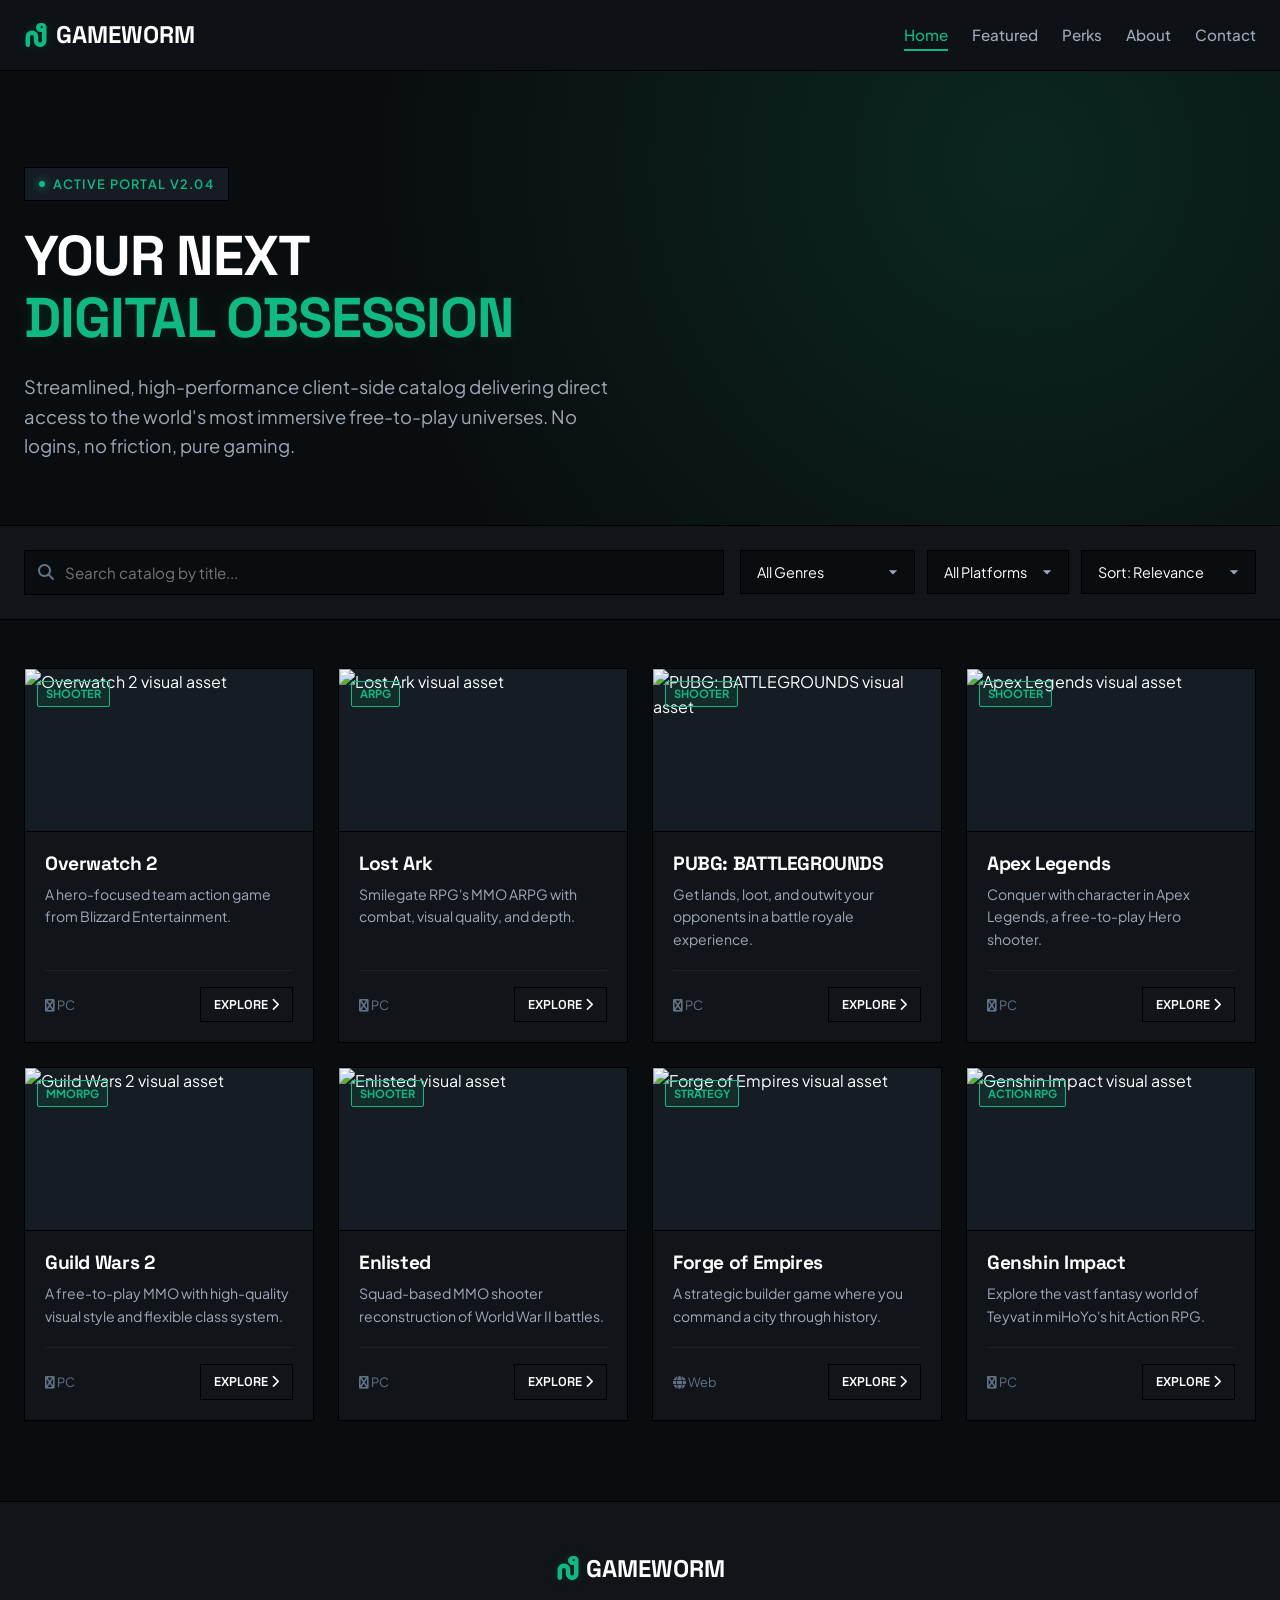
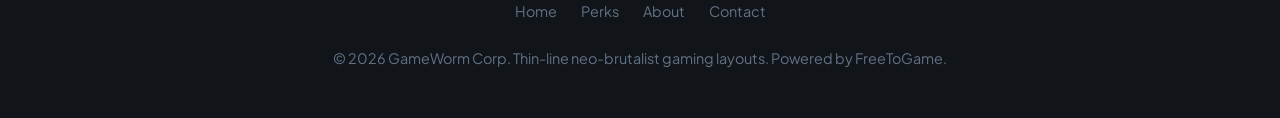
==== index.html @ c1f154ab "first commit" ====
<!DOCTYPE html>
<html lang="en">
<head>
    <meta charset="UTF-8">
    <meta name="viewport" content="width=device-width, initial-scale=1.0">
    <meta name="description" content="Discover GameWorm - The ultimate client-side digital video game storefront. Browse F2P titles, search categories, and find your next digital obsession.">
    <title>GameWorm | Your Next Digital Obsession</title>
    <!-- Stylesheet -->
    <link rel="stylesheet" href="css/style.css">
    <!-- FontAwesome for Icons -->
    <link rel="stylesheet" href="https://cdnjs.cloudflare.com/ajax/libs/font-awesome/6.4.0/css/all.min.css">
</head>
<body>

    <!-- Global Navigation Header -->
    <header class="site-header">
        <div class="container">
            <a href="index.html" class="logo-link" id="nav-logo">
                <i class="fa-solid fa-worm logo-worm"></i> GAMEWORM
            </a>
            <nav class="site-nav" id="main-nav">
                <a href="index.html" class="nav-link active" id="link-home">Home</a>
                <a href="game-details.html?id=540" class="nav-link" id="link-details">Featured</a>
                <a href="perks.html" class="nav-link" id="link-perks">Perks</a>
                <a href="about.html" class="nav-link" id="link-about">About</a>
                <a href="contact.html" class="nav-link" id="link-contact">Contact</a>
            </nav>
        </div>
    </header>

    <!-- Hero Section -->
    <section class="hero-banner" id="home-hero">
        <div class="container">
            <div class="hero-layout">
                <div class="hero-tag">Active Portal v2.04</div>
                <h1 class="hero-title">Your Next <br><span>Digital Obsession</span></h1>
                <p class="hero-desc">
                    Streamlined, high-performance client-side catalog delivering direct access to the world's most immersive free-to-play universes. No logins, no friction, pure gaming.
                </p>
            </div>
        </div>
    </section>

    <!-- Toolbar Filters -->
    <div class="toolbar" id="catalog-toolbar">
        <div class="container">
            <div class="toolbar-layout">
                <div class="search-box">
                    <i class="fa-solid fa-magnifying-glass search-icon"></i>
                    <input type="text" id="search-bar" class="search-input" placeholder="Search catalog by title..." aria-label="Search games">
                </div>
                <div class="filter-group">
                    <select id="genre-filter" class="filter-select" aria-label="Filter by genre">
                        <option value="all">All Genres</option>
                        <option value="Shooter">Shooter</option>
                        <option value="MMORPG">MMORPG</option>
                        <option value="ARPG">ARPG / Action RPG</option>
                        <option value="Strategy">Strategy</option>
                        <option value="Fighting">Fighting</option>
                        <option value="Sports">Sports</option>
                    </select>
                    <select id="platform-filter" class="filter-select" aria-label="Filter by platform">
                        <option value="all">All Platforms</option>
                        <option value="pc">PC (Windows)</option>
                        <option value="browser">Web Browser</option>
                    </select>
                    <select id="sort-filter" class="filter-select" aria-label="Sort games">
                        <option value="relevance">Sort: Relevance</option>
                        <option value="alphabetical">Sort: Alphabetical</option>
                        <option value="release-date">Sort: Release Date</option>
                    </select>
                </div>
            </div>
        </div>
    </div>

    <!-- Catalog Section -->
    <section class="catalog-section">
        <div class="container">
            <!-- Dynamic Catalog Grid Target -->
            <main id="game-catalog-container" class="grid-container">
                <!-- Loader while executing API pipeline -->
                <div class="loader-container" id="catalog-loader">
                    <div class="loader"></div>
                    <p class="text-muted">Interacting with F2P Database...</p>
                </div>
            </main>
        </div>
    </section>

    <!-- Global Footer -->
    <footer class="site-footer">
        <div class="container">
            <div class="site-footer-logo">
                <i class="fa-solid fa-worm logo-worm"></i> GAMEWORM
            </div>
            <div class="site-footer-links">
                <a href="index.html" class="footer-link">Home</a>
                <a href="perks.html" class="footer-link">Perks</a>
                <a href="about.html" class="footer-link">About</a>
                <a href="contact.html" class="footer-link">Contact</a>
            </div>
            <p>&copy; 2026 GameWorm Corp. Thin-line neo-brutalist gaming layouts. Powered by FreeToGame.</p>
        </div>
    </footer>

    <!-- App Logic Module -->
    <script type="module" src="js/catalog.js"></script>
</body>
</html>
---- css/style.css ----
@import url('https://fonts.googleapis.com/css2?family=Plus+Jakarta+Sans:wght@300;400;500;600;700&family=Space+Grotesk:wght@500;600;700&display=swap');

/* --- Theme Variables & Tokens --- */
:root {
    /* Foundations - Dark Grays */
    --bg-base: #0a0d10;
    --bg-surface: #11151a;
    --bg-surface-elevated: #161c23;
    --bg-panel: rgba(17, 21, 26, 0.75);
    
    /* Brand Accents - Emerald Green */
    --emerald-primary: #10b981;
    --emerald-glow: rgba(16, 185, 129, 0.15);
    --emerald-hover: #34d399;
    --emerald-dim: #064e3b;
    
    /* Typography */
    --text-primary: #ffffff;
    --text-secondary: #9ea9b7;
    --text-muted: #627285;
    
    /* Borders & Outlines */
    --border-color: #000000;
    --border-width: 1px;
    --border-style: solid;
    --border-sharp: var(--border-width) var(--border-style) var(--border-color);
    --border-accent: var(--border-width) var(--border-style) var(--emerald-primary);
    
    /* Layout Constants */
    --max-width: 1280px;
    --transition-fast: 0.2s cubic-bezier(0.16, 1, 0.3, 1);
    --transition-medium: 0.3s cubic-bezier(0.16, 1, 0.3, 1);
}

/* --- Reset & Base Styles --- */
*, *::before, *::after {
    box-sizing: border-box;
    margin: 0;
    padding: 0;
}

body {
    font-family: 'Plus Jakarta Sans', -apple-system, BlinkMacSystemFont, "Segoe UI", Roboto, sans-serif;
    background-color: var(--bg-base);
    color: var(--text-primary);
    line-height: 1.6;
    overflow-x: hidden;
    -webkit-font-smoothing: antialiased;
}

h1, h2, h3, h4, h5, h6 {
    font-family: 'Space Grotesk', -apple-system, BlinkMacSystemFont, sans-serif;
    font-weight: 700;
    letter-spacing: -0.02em;
    line-height: 1.2;
}

a {
    color: inherit;
    text-decoration: none;
    transition: var(--transition-fast);
}

/* --- Layout Wrappers --- */
.container {
    width: 100%;
    max-width: var(--max-width);
    margin: 0 auto;
    padding: 0 1.5rem;
}

/* --- Navigation Header --- */
.site-header {
    position: sticky;
    top: 0;
    z-index: 100;
    background: var(--bg-panel);
    backdrop-filter: blur(12px);
    -webkit-backdrop-filter: blur(12px);
    border-bottom: var(--border-sharp);
    padding: 1rem 0;
}

.site-header .container {
    display: flex;
    justify-content: space-between;
    align-items: center;
}

.logo-link {
    display: flex;
    align-items: center;
    gap: 0.5rem;
    font-family: 'Space Grotesk', sans-serif;
    font-size: 1.5rem;
    font-weight: 700;
    color: var(--text-primary);
}

.logo-worm {
    color: var(--emerald-primary);
    text-shadow: 0 0 10px var(--emerald-glow);
}

.site-nav {
    display: flex;
    gap: 1.5rem;
}

.nav-link {
    font-size: 0.95rem;
    font-weight: 500;
    color: var(--text-secondary);
    position: relative;
    padding: 0.25rem 0;
}

.nav-link::after {
    content: '';
    position: absolute;
    bottom: 0;
    left: 0;
    width: 100%;
    height: 2px;
    background-color: var(--emerald-primary);
    transform: scaleX(0);
    transform-origin: right;
    transition: transform 0.25s ease;
}

.nav-link:hover {
    color: var(--text-primary);
}

.nav-link:hover::after,
.nav-link.active::after {
    transform: scaleX(1);
    transform-origin: left;
}

.nav-link.active {
    color: var(--emerald-primary);
}

/* --- Hero Section --- */
.hero-banner {
    position: relative;
    padding: 6rem 0 4rem;
    background: radial-gradient(circle at 80% 20%, var(--emerald-glow) 0%, transparent 60%);
    border-bottom: var(--border-sharp);
    overflow: hidden;
}

.hero-layout {
    display: flex;
    flex-direction: column;
    gap: 1.5rem;
    max-width: 800px;
}

.hero-tag {
    display: inline-flex;
    align-self: flex-start;
    align-items: center;
    gap: 0.5rem;
    font-size: 0.8rem;
    font-weight: 600;
    text-transform: uppercase;
    letter-spacing: 0.1em;
    color: var(--emerald-primary);
    background: var(--bg-surface-elevated);
    padding: 0.35rem 0.85rem;
    border: var(--border-sharp);
}

.hero-tag::before {
    content: '';
    width: 6px;
    height: 6px;
    background-color: var(--emerald-primary);
    border-radius: 50%;
    box-shadow: 0 0 8px var(--emerald-primary);
}

.hero-title {
    font-size: 3.5rem;
    font-weight: 700;
    line-height: 1.1;
    text-transform: uppercase;
}

.hero-title span {
    color: var(--emerald-primary);
    text-shadow: 0 0 15px var(--emerald-glow);
}

.hero-desc {
    font-size: 1.15rem;
    color: var(--text-secondary);
    max-width: 600px;
}

/* --- Filter Toolbar --- */
.toolbar {
    background: var(--bg-surface);
    border-bottom: var(--border-sharp);
    padding: 1.5rem 0;
}

.toolbar-layout {
    display: flex;
    flex-wrap: wrap;
    justify-content: space-between;
    align-items: center;
    gap: 1rem;
}

.search-box {
    position: relative;
    flex: 1 1 300px;
}

.search-input {
    width: 100%;
    background: var(--bg-base);
    border: var(--border-sharp);
    color: var(--text-primary);
    padding: 0.75rem 1rem 0.75rem 2.5rem;
    font-family: inherit;
    font-size: 0.95rem;
    transition: var(--transition-fast);
}

.search-input:focus {
    outline: none;
    border-color: var(--emerald-primary);
    box-shadow: 0 0 8px var(--emerald-glow);
}

.search-icon {
    position: absolute;
    left: 0.9rem;
    top: 50%;
    transform: translateY(-50%);
    color: var(--text-muted);
    pointer-events: none;
}

.filter-group {
    display: flex;
    gap: 0.75rem;
    flex-wrap: wrap;
}

.filter-select {
    background: var(--bg-base);
    border: var(--border-sharp);
    color: var(--text-primary);
    padding: 0.75rem 2rem 0.75rem 1rem;
    font-family: inherit;
    font-size: 0.9rem;
    cursor: pointer;
    appearance: none;
    -webkit-appearance: none;
    background-image: url("data:image/svg+xml;utf8,<svg fill='%239ea9b7' height='24' viewBox='0 0 24 24' width='24' xmlns='http://www.w3.org/2000/svg'><path d='M7 10l5 5 5-5z'/><path d='M0 0h24v24H0z' fill='none'/></svg>");
    background-repeat: no-repeat;
    background-position: right 0.7rem center;
    background-size: 1.25rem;
    transition: var(--transition-fast);
}

.filter-select:focus {
    outline: none;
    border-color: var(--emerald-primary);
}

/* --- Catalog Grid --- */
.catalog-section {
    padding: 3rem 0 5rem;
}

.grid-container {
    display: grid;
    grid-template-columns: repeat(auto-fill, minmax(280px, 1fr));
    gap: 1.5rem;
}

/* --- Product Card --- */
.game-card {
    background: var(--bg-surface);
    border: var(--border-sharp);
    display: flex;
    flex-direction: column;
    height: 100%;
    transition: transform var(--transition-medium), border-color var(--transition-medium), box-shadow var(--transition-medium);
}

.game-card:hover {
    transform: translateY(-4px);
    border-color: var(--emerald-primary);
    box-shadow: 0 8px 20px rgba(0, 0, 0, 0.4), 0 0 8px var(--emerald-glow);
}

.game-card-img-wrap {
    position: relative;
    width: 100%;
    padding-top: 56.25%; /* 16:9 Aspect Ratio */
    background-color: var(--bg-surface-elevated);
    overflow: hidden;
    border-bottom: var(--border-sharp);
}

.game-card-img {
    position: absolute;
    top: 0;
    left: 0;
    width: 100%;
    height: 100%;
    object-fit: cover;
    transition: transform var(--transition-medium);
}

.game-card:hover .game-card-img {
    transform: scale(1.05);
}

.game-card-badges {
    position: absolute;
    top: 0.75rem;
    left: 0.75rem;
    display: flex;
    flex-direction: column;
    gap: 0.35rem;
}

.badge {
    display: inline-block;
    font-size: 0.7rem;
    font-weight: 700;
    text-transform: uppercase;
    padding: 0.2rem 0.5rem;
    border: var(--border-sharp);
    background: var(--bg-base);
    color: var(--text-primary);
    border-radius: 2px;
}

.badge-emerald {
    border-color: var(--emerald-primary);
    color: var(--emerald-primary);
    background: rgba(16, 185, 129, 0.1);
}

.game-card-content {
    padding: 1.25rem;
    display: flex;
    flex-direction: column;
    flex-grow: 1;
}

.game-card-title {
    font-size: 1.2rem;
    margin-bottom: 0.5rem;
    color: var(--text-primary);
    white-space: nowrap;
    overflow: hidden;
    text-overflow: ellipsis;
}

.game-card-desc {
    font-size: 0.88rem;
    color: var(--text-secondary);
    margin-bottom: 1.25rem;
    display: -webkit-box;
    -webkit-line-clamp: 3;
    -webkit-box-orient: vertical;
    overflow: hidden;
    flex-grow: 1;
}

.game-card-footer {
    display: flex;
    justify-content: space-between;
    align-items: center;
    padding-top: 1rem;
    border-top: 1px solid rgba(255, 255, 255, 0.05);
}

.game-card-meta {
    font-size: 0.8rem;
    color: var(--text-muted);
}

.btn-card-action {
    font-family: 'Space Grotesk', sans-serif;
    font-size: 0.8rem;
    font-weight: 600;
    color: var(--text-primary);
    border: var(--border-sharp);
    background: transparent;
    padding: 0.4rem 0.8rem;
    cursor: pointer;
    transition: var(--transition-fast);
}

.game-card:hover .btn-card-action {
    border-color: var(--emerald-primary);
    background: var(--emerald-primary);
    color: var(--bg-base);
    box-shadow: 0 0 10px var(--emerald-glow);
}

/* --- Steam-Style Details View (game-details.html) --- */
.details-wrapper {
    padding: 4rem 0;
}

.details-grid {
    display: grid;
    grid-template-columns: 2fr 1fr;
    gap: 2rem;
    align-items: start;
}

.details-main {
    display: flex;
    flex-direction: column;
    gap: 2rem;
}

.details-hero {
    position: relative;
    border: var(--border-sharp);
    overflow: hidden;
    background-color: var(--bg-surface);
}

.details-hero-img {
    width: 100%;
    display: block;
    object-fit: cover;
    max-height: 480px;
}

.details-carousel {
    display: grid;
    grid-template-columns: repeat(4, 1fr);
    gap: 0.75rem;
}

.carousel-thumb {
    border: var(--border-sharp);
    cursor: pointer;
    transition: var(--transition-fast);
    aspect-ratio: 16/9;
    overflow: hidden;
}

.carousel-thumb img {
    width: 100%;
    height: 100%;
    object-fit: cover;
    display: block;
}

.carousel-thumb:hover, .carousel-thumb.active {
    border-color: var(--emerald-primary);
}

.details-desc-box {
    background: var(--bg-surface);
    border: var(--border-sharp);
    padding: 1.5rem;
}

.section-title {
    font-size: 1.5rem;
    text-transform: uppercase;
    border-left: 3px solid var(--emerald-primary);
    padding-left: 0.75rem;
    margin-bottom: 1.25rem;
}

.details-desc-text {
    color: var(--text-secondary);
    font-size: 0.95rem;
    line-height: 1.7;
    white-space: pre-line;
}

/* --- Requirements Block --- */
.details-requirements {
    background: var(--bg-surface);
    border: var(--border-sharp);
    padding: 1.5rem;
}

.requirements-grid {
    display: grid;
    grid-template-columns: repeat(2, 1fr);
    gap: 1.5rem;
}

.req-item {
    display: flex;
    flex-direction: column;
    gap: 0.25rem;
    border-bottom: 1px solid rgba(255, 255, 255, 0.05);
    padding-bottom: 0.5rem;
}

.req-label {
    font-size: 0.8rem;
    color: var(--text-muted);
    text-transform: uppercase;
    font-weight: 600;
}

.req-val {
    font-size: 0.95rem;
    color: var(--text-primary);
}

/* --- Side Info Panel --- */
.details-sidebar {
    position: sticky;
    top: 5.5rem;
    display: flex;
    flex-direction: column;
    gap: 1.5rem;
}

.sidebar-card {
    background: var(--bg-surface);
    border: var(--border-sharp);
    padding: 1.5rem;
}

.details-title-heading {
    font-size: 2rem;
    text-transform: uppercase;
    margin-bottom: 0.75rem;
    word-wrap: break-word;
}

.sidebar-row {
    display: flex;
    justify-content: space-between;
    padding: 0.75rem 0;
    border-bottom: 1px solid rgba(255, 255, 255, 0.05);
    font-size: 0.9rem;
}

.sidebar-label {
    color: var(--text-secondary);
    font-weight: 500;
}

.sidebar-val {
    color: var(--text-primary);
    font-weight: 600;
    text-align: right;
}

/* --- Transaction Hook (Emerald Buy Now Button) --- */
.buy-button-container {
    margin-top: 1rem;
}

.btn-buy {
    display: flex;
    align-items: center;
    justify-content: center;
    width: 100%;
    padding: 1rem 1.5rem;
    background: transparent;
    color: var(--text-primary);
    font-family: 'Space Grotesk', sans-serif;
    font-size: 1.15rem;
    font-weight: 700;
    text-transform: uppercase;
    border: 2px solid var(--emerald-primary);
    cursor: pointer;
    box-shadow: 0 0 15px var(--emerald-glow);
    transition: var(--transition-medium);
    position: relative;
    overflow: hidden;
}

.btn-buy::before {
    content: '';
    position: absolute;
    top: 0;
    left: -100%;
    width: 100%;
    height: 100%;
    background: linear-gradient(90deg, transparent, rgba(255, 255, 255, 0.1), transparent);
    transition: 0.5s;
}

.btn-buy:hover::before {
    left: 100%;
}

.btn-buy:hover {
    background: var(--emerald-primary);
    color: var(--bg-base);
    box-shadow: 0 0 25px var(--emerald-primary);
    transform: translateY(-2px);
}

.btn-buy:active {
    transform: translateY(0);
}

/* --- Brand Identity (about.html) --- */
.about-hero {
    background: linear-gradient(180deg, var(--bg-surface-elevated) 0%, var(--bg-base) 100%);
    border-bottom: var(--border-sharp);
    padding: 5rem 0 3rem;
    text-align: center;
}

.about-title {
    font-size: 3rem;
    text-transform: uppercase;
    margin-bottom: 1rem;
}

.about-title span {
    color: var(--emerald-primary);
}

.about-subtitle {
    color: var(--text-secondary);
    font-size: 1.15rem;
    max-width: 600px;
    margin: 0 auto;
}

.about-content {
    padding: 5rem 0;
}

.about-grid {
    display: grid;
    grid-template-columns: repeat(2, 1fr);
    gap: 3rem;
    align-items: center;
}

.about-text {
    display: flex;
    flex-direction: column;
    gap: 1.5rem;
}

.about-text p {
    color: var(--text-secondary);
    font-size: 1rem;
    line-height: 1.7;
}

.about-stats {
    display: grid;
    grid-template-columns: repeat(2, 1fr);
    gap: 1.5rem;
}

.stat-card {
    background: var(--bg-surface);
    border: var(--border-sharp);
    padding: 2rem;
    text-align: center;
}

.stat-num {
    font-family: 'Space Grotesk', sans-serif;
    font-size: 2.5rem;
    font-weight: 700;
    color: var(--emerald-primary);
    margin-bottom: 0.5rem;
    text-shadow: 0 0 10px var(--emerald-glow);
}

.stat-label {
    font-size: 0.9rem;
    color: var(--text-secondary);
    text-transform: uppercase;
    font-weight: 600;
}

/* --- Perks Grid (perks.html) --- */
.perks-header {
    padding: 5rem 0 3rem;
    text-align: center;
    border-bottom: var(--border-sharp);
    background: radial-gradient(circle at 50% 100%, var(--emerald-glow) 0%, transparent 60%);
}

.perks-grid-container {
    padding: 5rem 0;
}

.perks-grid {
    display: grid;
    grid-template-columns: repeat(3, 1fr);
    gap: 2rem;
}

.perk-card {
    background: var(--bg-surface);
    border: var(--border-sharp);
    padding: 2.5rem 2rem;
    display: flex;
    flex-direction: column;
    gap: 1.5rem;
    transition: transform var(--transition-medium), border-color var(--transition-medium);
}

.perk-card:hover {
    transform: translateY(-5px);
    border-color: var(--emerald-primary);
    box-shadow: 0 8px 25px rgba(0, 0, 0, 0.5), 0 0 8px var(--emerald-glow);
}

.perk-icon-wrap {
    width: 50px;
    height: 50px;
    border: 1px solid var(--emerald-primary);
    color: var(--emerald-primary);
    display: flex;
    align-items: center;
    justify-content: center;
    font-size: 1.5rem;
    background: var(--bg-surface-elevated);
    box-shadow: 0 0 8px var(--emerald-glow);
}

.perk-title {
    font-size: 1.35rem;
    text-transform: uppercase;
}

.perk-desc {
    color: var(--text-secondary);
    font-size: 0.95rem;
    line-height: 1.6;
}

/* --- Contact Form & Node (contact.html) --- */
.contact-section {
    padding: 5rem 0;
}

.contact-grid {
    display: grid;
    grid-template-columns: 1.2fr 1fr;
    gap: 3.5rem;
}

.contact-info {
    display: flex;
    flex-direction: column;
    gap: 2rem;
}

.contact-h2 {
    font-size: 2.5rem;
    text-transform: uppercase;
}

.contact-h2 span {
    color: var(--emerald-primary);
}

.contact-desc {
    color: var(--text-secondary);
    font-size: 1rem;
    line-height: 1.7;
}

/* WhatsApp Bold Double-Border Styling */
.whatsapp-cta {
    align-self: flex-start;
    display: inline-flex;
    align-items: center;
    gap: 0.75rem;
    padding: 0.9rem 1.8rem;
    background: transparent;
    color: #10b981;
    font-family: 'Space Grotesk', sans-serif;
    font-weight: 700;
    text-transform: uppercase;
    font-size: 0.95rem;
    border: 1px solid #10b981;
    outline: 2px solid #10b981;
    outline-offset: 3px;
    transition: all var(--transition-medium);
    margin-top: 1rem;
    cursor: pointer;
}

.whatsapp-cta:hover {
    background: #10b981;
    color: var(--bg-base);
    box-shadow: 0 0 15px rgba(16, 185, 129, 0.4);
    outline-offset: 0px;
}

.contact-form-card {
    background: var(--bg-surface);
    border: var(--border-sharp);
    padding: 2.5rem;
}

.form-group {
    display: flex;
    flex-direction: column;
    gap: 0.5rem;
    margin-bottom: 1.5rem;
}

.form-label {
    font-size: 0.8rem;
    font-weight: 600;
    text-transform: uppercase;
    color: var(--text-secondary);
    letter-spacing: 0.05em;
}

.form-input, .form-textarea {
    background: var(--bg-base);
    border: var(--border-sharp);
    color: var(--text-primary);
    padding: 0.75rem 1rem;
    font-family: inherit;
    font-size: 0.95rem;
    transition: var(--transition-fast);
}

.form-textarea {
    resize: vertical;
    min-height: 120px;
}

.form-input:focus, .form-textarea:focus {
    outline: none;
    border-color: var(--emerald-primary);
    box-shadow: 0 0 8px var(--emerald-glow);
}

.btn-submit {
    display: block;
    width: 100%;
    padding: 0.9rem;
    background: transparent;
    color: var(--text-primary);
    font-family: 'Space Grotesk', sans-serif;
    font-size: 1rem;
    font-weight: 700;
    text-transform: uppercase;
    border: 1px solid var(--emerald-primary);
    cursor: pointer;
    transition: var(--transition-fast);
}

.btn-submit:hover {
    background: var(--emerald-primary);
    color: var(--bg-base);
    box-shadow: 0 0 12px var(--emerald-glow);
}

/* --- Loader & Utilities --- */
.loader-container {
    display: flex;
    flex-direction: column;
    align-items: center;
    justify-content: center;
    padding: 4rem 0;
    grid-column: 1 / -1;
}

.loader {
    width: 40px;
    height: 40px;
    border: 3px solid rgba(16, 185, 129, 0.1);
    border-top: 3px solid var(--emerald-primary);
    border-radius: 50%;
    animation: spin 1s linear infinite;
    margin-bottom: 1rem;
}

.error-container {
    text-align: center;
    padding: 4rem 2rem;
    border: var(--border-sharp);
    background: var(--bg-surface);
    grid-column: 1 / -1;
}

.error-title {
    color: var(--emerald-primary);
    font-size: 1.5rem;
    margin-bottom: 1rem;
    text-transform: uppercase;
}

.error-msg {
    color: var(--text-secondary);
    margin-bottom: 1.5rem;
}

@keyframes spin {
    0% { transform: rotate(0deg); }
    100% { transform: rotate(360deg); }
}

/* --- Footer --- */
.site-footer {
    background: var(--bg-surface);
    border-top: var(--border-sharp);
    padding: 3rem 0;
    text-align: center;
    color: var(--text-muted);
    font-size: 0.9rem;
}

.site-footer-logo {
    font-family: 'Space Grotesk', sans-serif;
    font-size: 1.5rem;
    font-weight: 700;
    color: var(--text-primary);
    margin-bottom: 0.75rem;
}

.site-footer-links {
    display: flex;
    justify-content: center;
    gap: 1.5rem;
    margin-bottom: 1.5rem;
}

.footer-link:hover {
    color: var(--emerald-primary);
}

/* --- Responsive Adjustments --- */
@media (max-width: 992px) {
    .details-grid {
        grid-template-columns: 1fr;
    }
    .details-sidebar {
        position: static;
    }
    .contact-grid {
        grid-template-columns: 1fr;
        gap: 2.5rem;
    }
}

@media (max-width: 768px) {
    .hero-title {
        font-size: 2.5rem;
    }
    .about-grid {
        grid-template-columns: 1fr;
        gap: 2rem;
    }
    .perks-grid {
        grid-template-columns: 1fr;
        gap: 1.5rem;
    }
    .requirements-grid {
        grid-template-columns: 1fr;
    }
    .toolbar-layout {
        flex-direction: column;
        align-items: stretch;
    }
    .search-box {
        flex: 1;
    }
    .filter-group {
        flex-direction: column;
    }
}
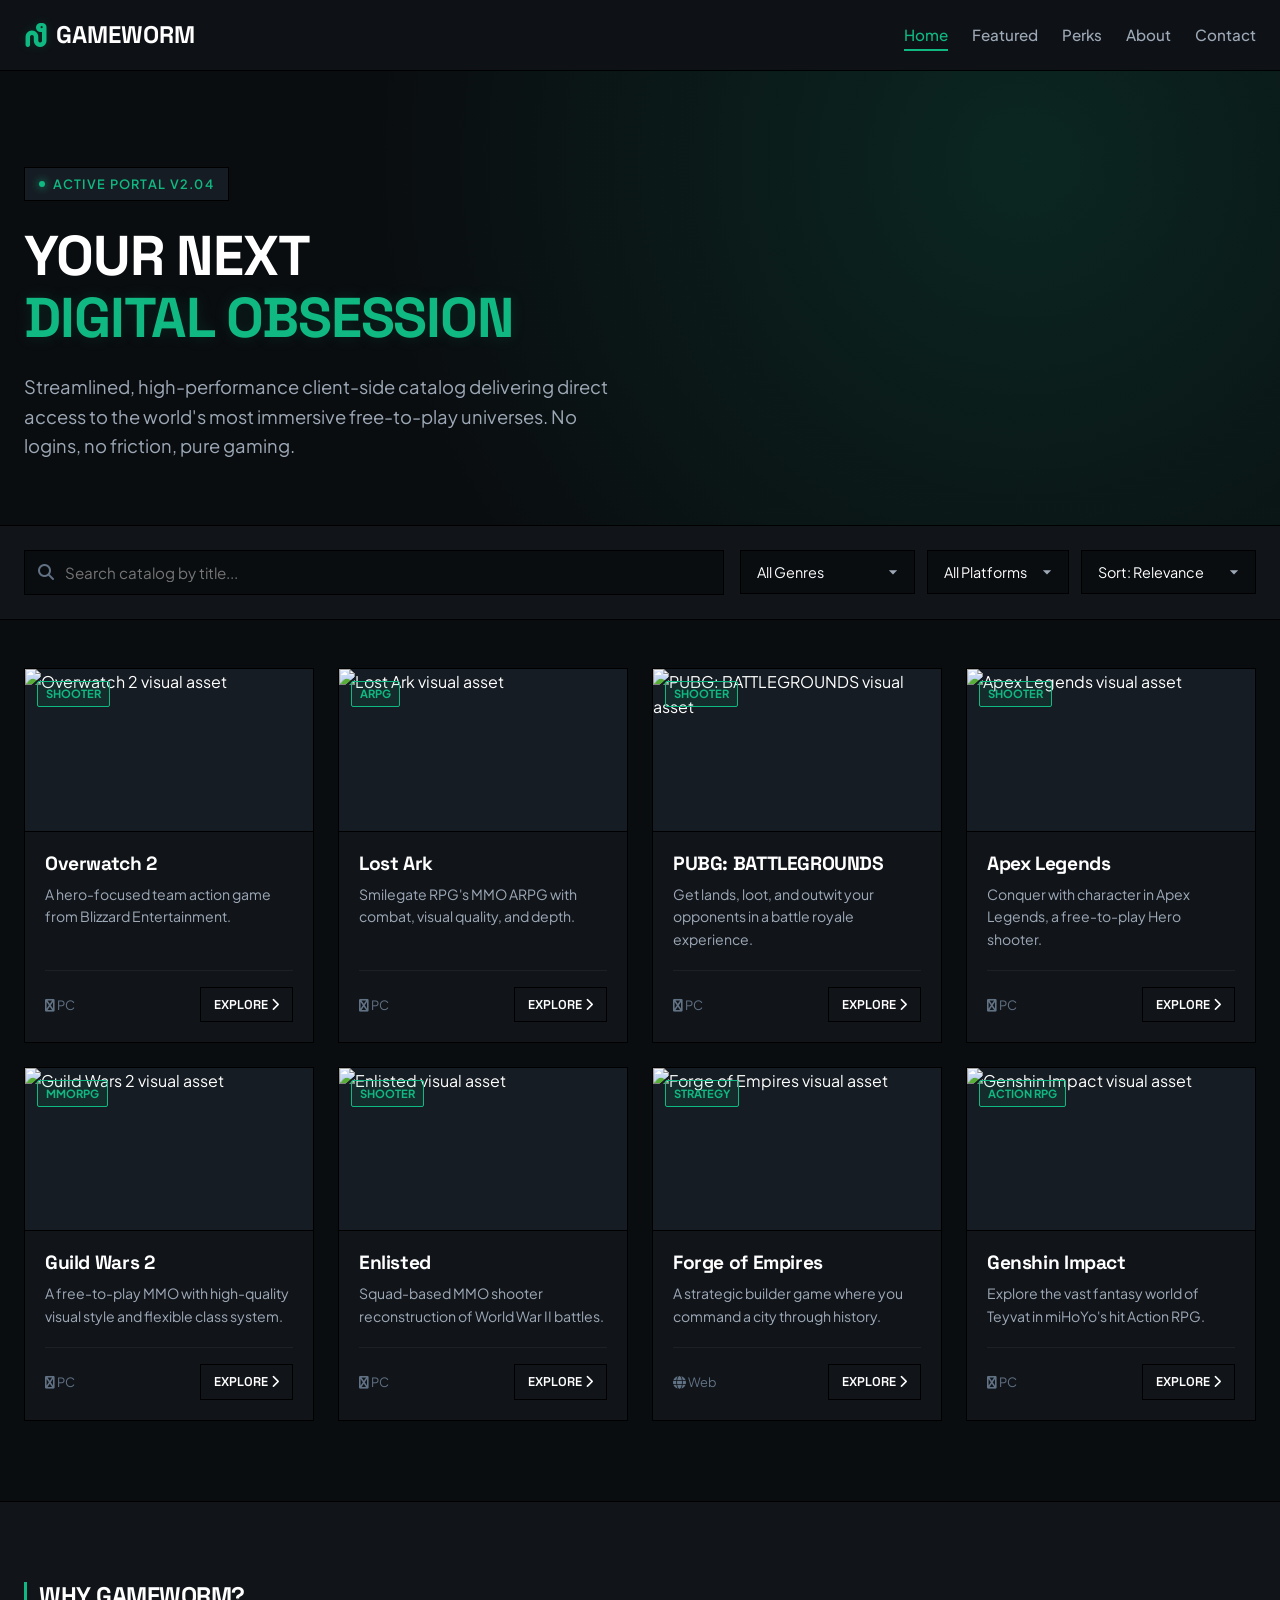
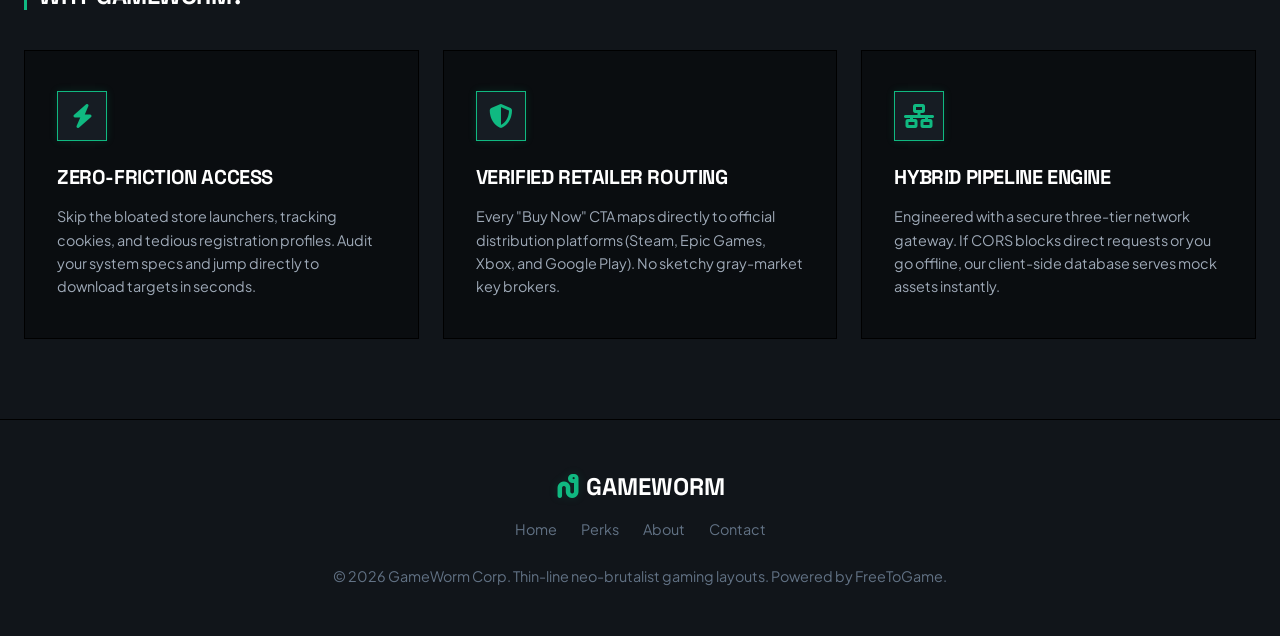
==== commit 5425140e: "feat: add Why GameWorm trust section to index.html" ====
--- a/index.html
+++ b/index.html
@@ -88,6 +88,49 @@
         </div>
     </section>
 
+    <!-- Trust Section: Why GameWorm -->
+    <section class="catalog-section" style="border-top: var(--border-sharp); background: var(--bg-surface); padding: 5rem 0;">
+        <div class="container">
+            <h2 class="section-title" style="margin-bottom: 2.5rem;">Why GameWorm?</h2>
+            <div class="grid-container" style="grid-template-columns: repeat(auto-fit, minmax(280px, 1fr)); gap: 1.5rem;">
+                
+                <!-- Trust Point 1 -->
+                <div class="stat-card" style="text-align: left; display: flex; flex-direction: column; gap: 1rem; padding: 2.5rem 2rem; background: var(--bg-base);">
+                    <div class="perk-icon-wrap" style="color: var(--emerald-primary); border-color: var(--emerald-primary); margin-bottom: 0.5rem;">
+                        <i class="fa-solid fa-bolt"></i>
+                    </div>
+                    <h3 style="font-family: 'Space Grotesk', sans-serif; text-transform: uppercase; font-size: 1.25rem;">Zero-Friction Access</h3>
+                    <p style="color: var(--text-secondary); font-size: 0.9rem; line-height: 1.6; margin: 0;">
+                        Skip the bloated store launchers, tracking cookies, and tedious registration profiles. Audit your system specs and jump directly to download targets in seconds.
+                    </p>
+                </div>
+
+                <!-- Trust Point 2 -->
+                <div class="stat-card" style="text-align: left; display: flex; flex-direction: column; gap: 1rem; padding: 2.5rem 2rem; background: var(--bg-base);">
+                    <div class="perk-icon-wrap" style="color: var(--emerald-primary); border-color: var(--emerald-primary); margin-bottom: 0.5rem;">
+                        <i class="fa-solid fa-shield-halved"></i>
+                    </div>
+                    <h3 style="font-family: 'Space Grotesk', sans-serif; text-transform: uppercase; font-size: 1.25rem;">Verified Retailer Routing</h3>
+                    <p style="color: var(--text-secondary); font-size: 0.9rem; line-height: 1.6; margin: 0;">
+                        Every "Buy Now" CTA maps directly to official distribution platforms (Steam, Epic Games, Xbox, and Google Play). No sketchy gray-market key brokers.
+                    </p>
+                </div>
+
+                <!-- Trust Point 3 -->
+                <div class="stat-card" style="text-align: left; display: flex; flex-direction: column; gap: 1rem; padding: 2.5rem 2rem; background: var(--bg-base);">
+                    <div class="perk-icon-wrap" style="color: var(--emerald-primary); border-color: var(--emerald-primary); margin-bottom: 0.5rem;">
+                        <i class="fa-solid fa-network-wired"></i>
+                    </div>
+                    <h3 style="font-family: 'Space Grotesk', sans-serif; text-transform: uppercase; font-size: 1.25rem;">Hybrid Pipeline Engine</h3>
+                    <p style="color: var(--text-secondary); font-size: 0.9rem; line-height: 1.6; margin: 0;">
+                        Engineered with a secure three-tier network gateway. If CORS blocks direct requests or you go offline, our client-side database serves mock assets instantly.
+                    </p>
+                </div>
+
+            </div>
+        </div>
+    </section>
+
     <!-- Global Footer -->
     <footer class="site-footer">
         <div class="container">
@@ -107,4 +150,4 @@
     <!-- App Logic Module -->
     <script type="module" src="js/catalog.js"></script>
 </body>
-</html>
+</html>
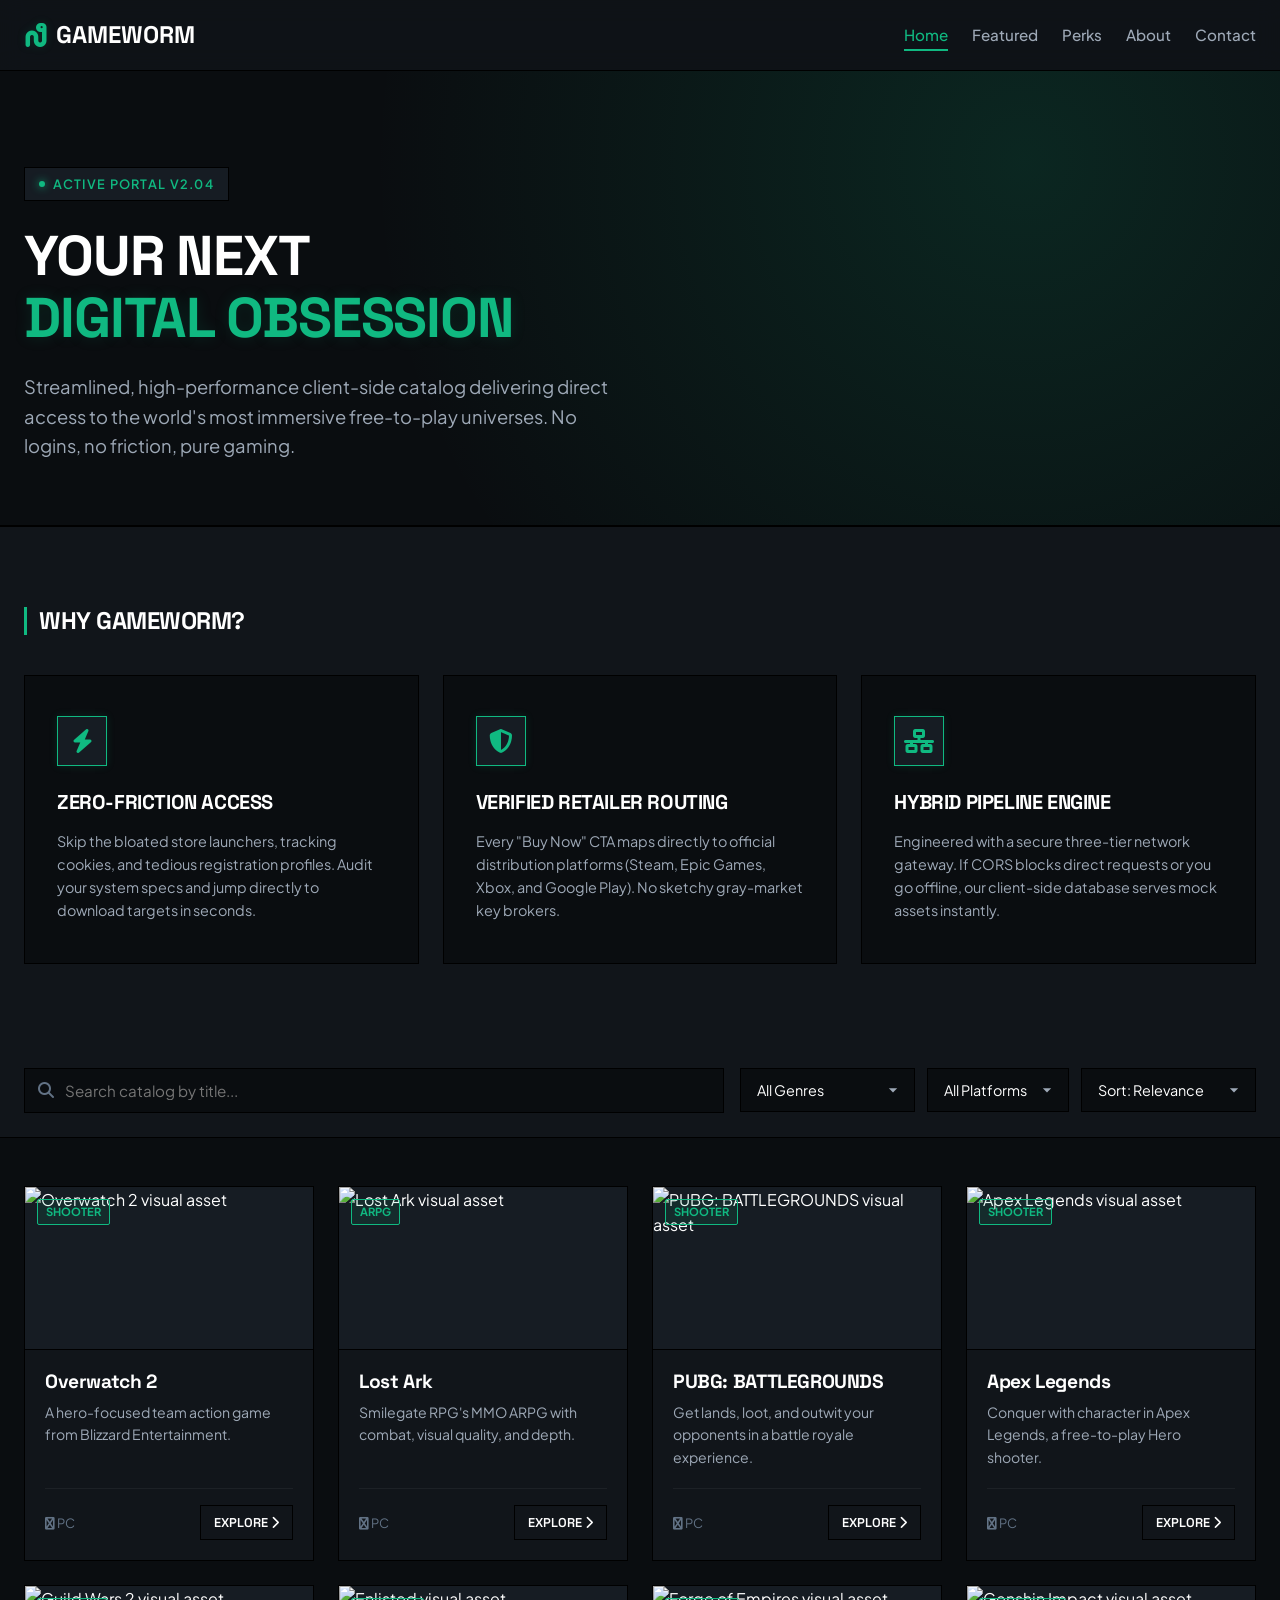
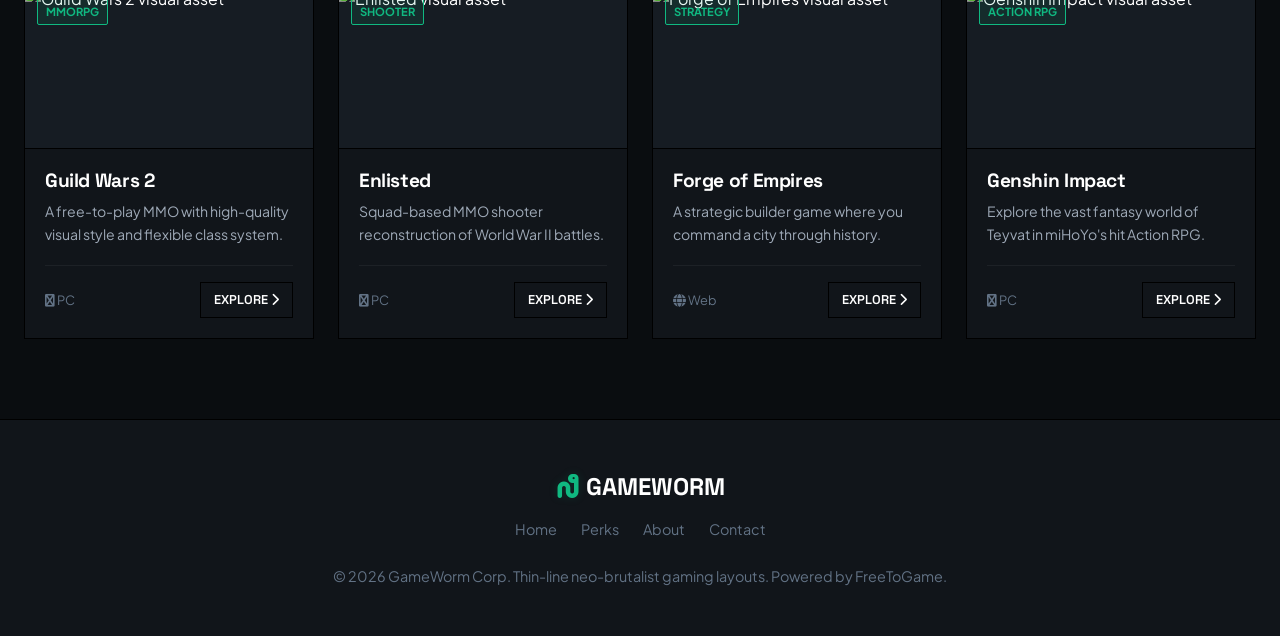
==== commit 440d6e53: "feat: relocate Why GameWorm trust section to index top for improved visibility" ====
--- a/index.html
+++ b/index.html
@@ -37,6 +37,49 @@
                 <p class="hero-desc">
                     Streamlined, high-performance client-side catalog delivering direct access to the world's most immersive free-to-play universes. No logins, no friction, pure gaming.
                 </p>
+            </div>
+        </div>
+    </section>
+
+        <!-- Trust Section: Why GameWorm -->
+    <section class="catalog-section" style="border-top: var(--border-sharp); background: var(--bg-surface); padding: 5rem 0;">
+        <div class="container">
+            <h2 class="section-title" style="margin-bottom: 2.5rem;">Why GameWorm?</h2>
+            <div class="grid-container" style="grid-template-columns: repeat(auto-fit, minmax(280px, 1fr)); gap: 1.5rem;">
+                
+                <!-- Trust Point 1 -->
+                <div class="stat-card" style="text-align: left; display: flex; flex-direction: column; gap: 1rem; padding: 2.5rem 2rem; background: var(--bg-base);">
+                    <div class="perk-icon-wrap" style="color: var(--emerald-primary); border-color: var(--emerald-primary); margin-bottom: 0.5rem;">
+                        <i class="fa-solid fa-bolt"></i>
+                    </div>
+                    <h3 style="font-family: 'Space Grotesk', sans-serif; text-transform: uppercase; font-size: 1.25rem;">Zero-Friction Access</h3>
+                    <p style="color: var(--text-secondary); font-size: 0.9rem; line-height: 1.6; margin: 0;">
+                        Skip the bloated store launchers, tracking cookies, and tedious registration profiles. Audit your system specs and jump directly to download targets in seconds.
+                    </p>
+                </div>
+
+                <!-- Trust Point 2 -->
+                <div class="stat-card" style="text-align: left; display: flex; flex-direction: column; gap: 1rem; padding: 2.5rem 2rem; background: var(--bg-base);">
+                    <div class="perk-icon-wrap" style="color: var(--emerald-primary); border-color: var(--emerald-primary); margin-bottom: 0.5rem;">
+                        <i class="fa-solid fa-shield-halved"></i>
+                    </div>
+                    <h3 style="font-family: 'Space Grotesk', sans-serif; text-transform: uppercase; font-size: 1.25rem;">Verified Retailer Routing</h3>
+                    <p style="color: var(--text-secondary); font-size: 0.9rem; line-height: 1.6; margin: 0;">
+                        Every "Buy Now" CTA maps directly to official distribution platforms (Steam, Epic Games, Xbox, and Google Play). No sketchy gray-market key brokers.
+                    </p>
+                </div>
+
+                <!-- Trust Point 3 -->
+                <div class="stat-card" style="text-align: left; display: flex; flex-direction: column; gap: 1rem; padding: 2.5rem 2rem; background: var(--bg-base);">
+                    <div class="perk-icon-wrap" style="color: var(--emerald-primary); border-color: var(--emerald-primary); margin-bottom: 0.5rem;">
+                        <i class="fa-solid fa-network-wired"></i>
+                    </div>
+                    <h3 style="font-family: 'Space Grotesk', sans-serif; text-transform: uppercase; font-size: 1.25rem;">Hybrid Pipeline Engine</h3>
+                    <p style="color: var(--text-secondary); font-size: 0.9rem; line-height: 1.6; margin: 0;">
+                        Engineered with a secure three-tier network gateway. If CORS blocks direct requests or you go offline, our client-side database serves mock assets instantly.
+                    </p>
+                </div>
+
             </div>
         </div>
     </section>
@@ -88,49 +131,6 @@
         </div>
     </section>
 
-    <!-- Trust Section: Why GameWorm -->
-    <section class="catalog-section" style="border-top: var(--border-sharp); background: var(--bg-surface); padding: 5rem 0;">
-        <div class="container">
-            <h2 class="section-title" style="margin-bottom: 2.5rem;">Why GameWorm?</h2>
-            <div class="grid-container" style="grid-template-columns: repeat(auto-fit, minmax(280px, 1fr)); gap: 1.5rem;">
-                
-                <!-- Trust Point 1 -->
-                <div class="stat-card" style="text-align: left; display: flex; flex-direction: column; gap: 1rem; padding: 2.5rem 2rem; background: var(--bg-base);">
-                    <div class="perk-icon-wrap" style="color: var(--emerald-primary); border-color: var(--emerald-primary); margin-bottom: 0.5rem;">
-                        <i class="fa-solid fa-bolt"></i>
-                    </div>
-                    <h3 style="font-family: 'Space Grotesk', sans-serif; text-transform: uppercase; font-size: 1.25rem;">Zero-Friction Access</h3>
-                    <p style="color: var(--text-secondary); font-size: 0.9rem; line-height: 1.6; margin: 0;">
-                        Skip the bloated store launchers, tracking cookies, and tedious registration profiles. Audit your system specs and jump directly to download targets in seconds.
-                    </p>
-                </div>
-
-                <!-- Trust Point 2 -->
-                <div class="stat-card" style="text-align: left; display: flex; flex-direction: column; gap: 1rem; padding: 2.5rem 2rem; background: var(--bg-base);">
-                    <div class="perk-icon-wrap" style="color: var(--emerald-primary); border-color: var(--emerald-primary); margin-bottom: 0.5rem;">
-                        <i class="fa-solid fa-shield-halved"></i>
-                    </div>
-                    <h3 style="font-family: 'Space Grotesk', sans-serif; text-transform: uppercase; font-size: 1.25rem;">Verified Retailer Routing</h3>
-                    <p style="color: var(--text-secondary); font-size: 0.9rem; line-height: 1.6; margin: 0;">
-                        Every "Buy Now" CTA maps directly to official distribution platforms (Steam, Epic Games, Xbox, and Google Play). No sketchy gray-market key brokers.
-                    </p>
-                </div>
-
-                <!-- Trust Point 3 -->
-                <div class="stat-card" style="text-align: left; display: flex; flex-direction: column; gap: 1rem; padding: 2.5rem 2rem; background: var(--bg-base);">
-                    <div class="perk-icon-wrap" style="color: var(--emerald-primary); border-color: var(--emerald-primary); margin-bottom: 0.5rem;">
-                        <i class="fa-solid fa-network-wired"></i>
-                    </div>
-                    <h3 style="font-family: 'Space Grotesk', sans-serif; text-transform: uppercase; font-size: 1.25rem;">Hybrid Pipeline Engine</h3>
-                    <p style="color: var(--text-secondary); font-size: 0.9rem; line-height: 1.6; margin: 0;">
-                        Engineered with a secure three-tier network gateway. If CORS blocks direct requests or you go offline, our client-side database serves mock assets instantly.
-                    </p>
-                </div>
-
-            </div>
-        </div>
-    </section>
-
     <!-- Global Footer -->
     <footer class="site-footer">
         <div class="container">
